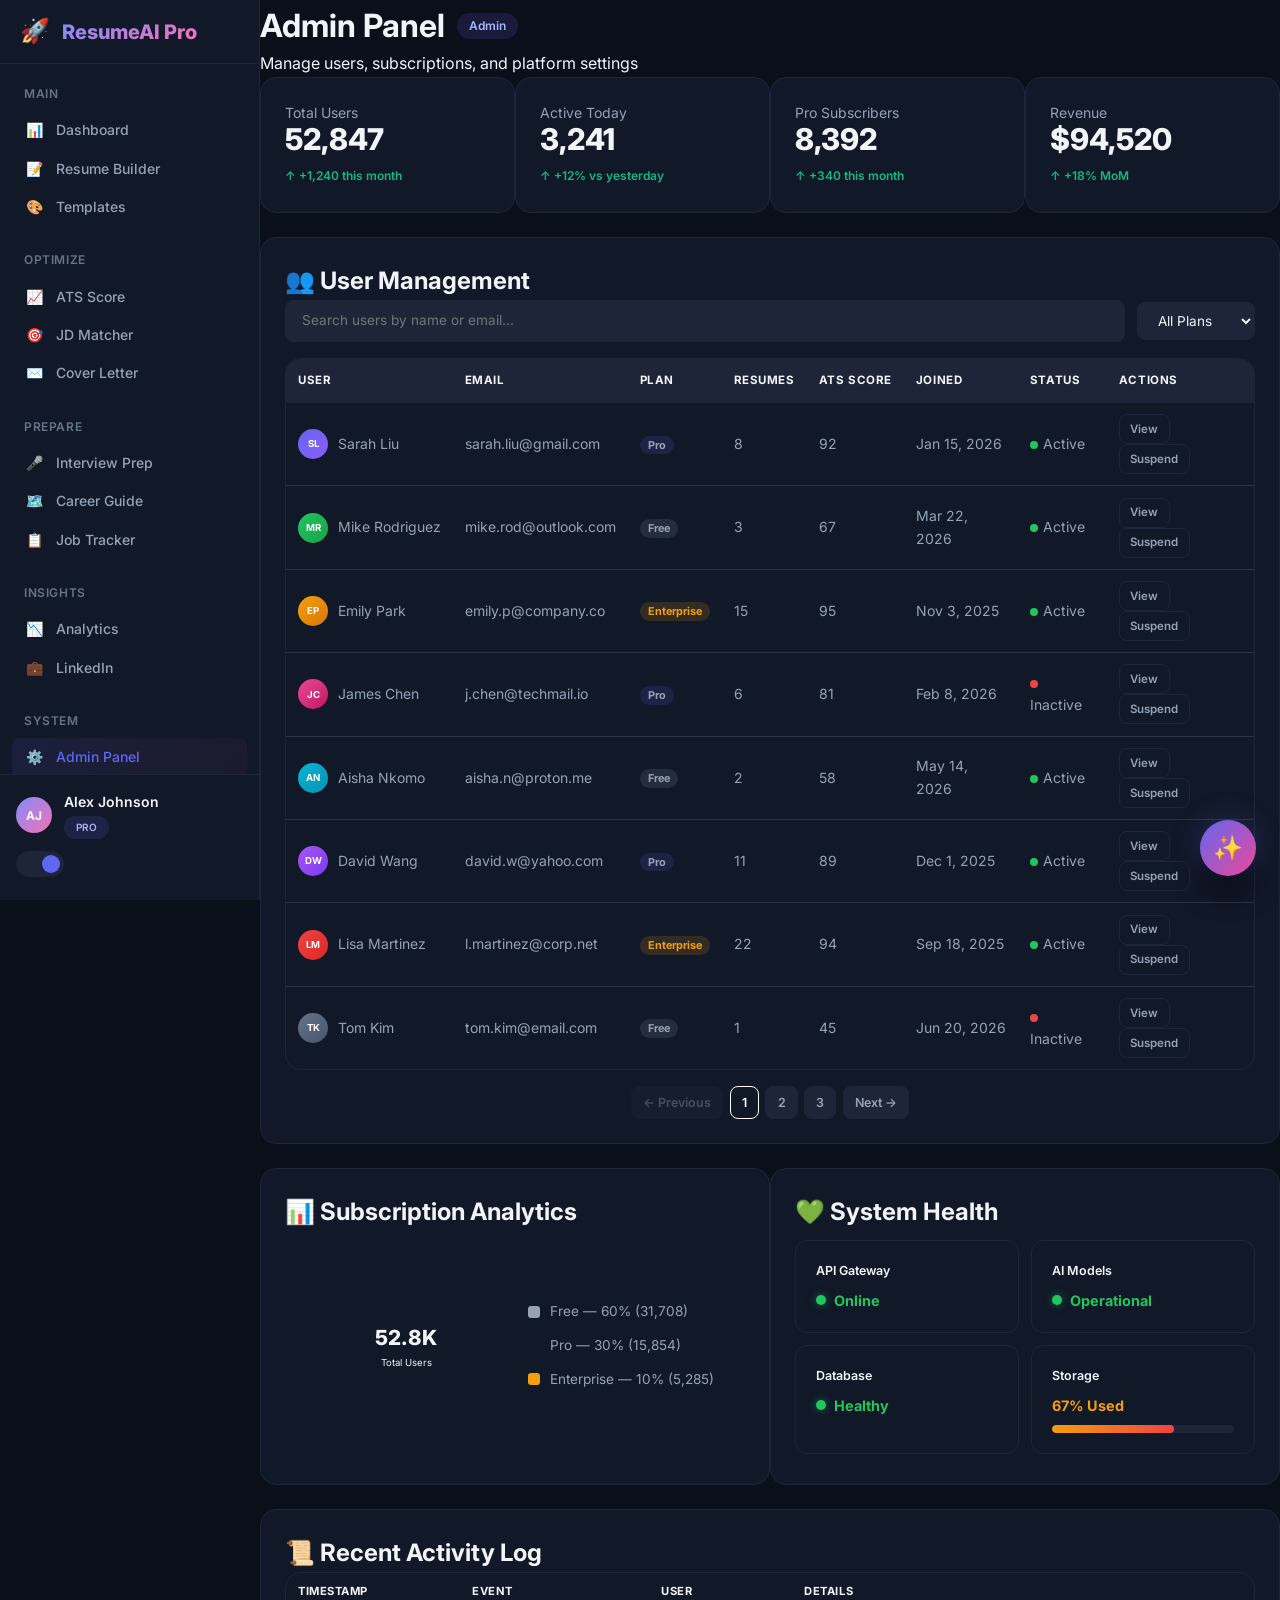
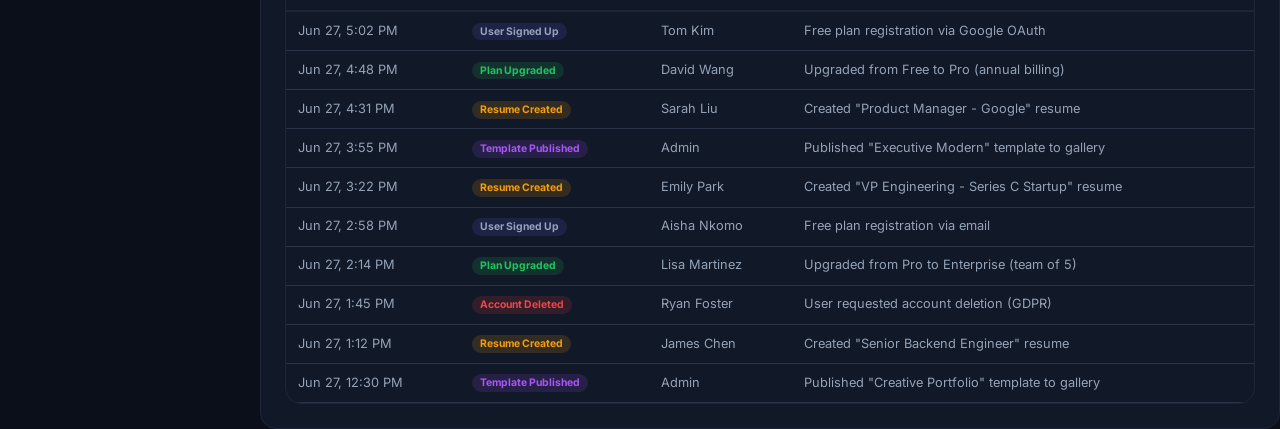
==== admin.html @ d710c5b4 "Initial commit - ResumeAI Pro" ====
<!DOCTYPE html>
<html lang="en" data-theme="dark">
<head>
  <meta charset="UTF-8">
  <meta name="viewport" content="width=device-width, initial-scale=1.0">
  <title>Admin Panel — ResumeAI Pro</title>
  <meta name="description" content="Manage users, monitor system health, and view platform analytics from the ResumeAI Pro admin panel.">
  <link rel="stylesheet" href="css/main.css">
  <style>
    /* ── Admin Badge ── */
    .admin-badge { display: inline-flex; align-items: center; gap: 0.3rem; margin-left: 0.75rem; vertical-align: middle; }

    /* ── Table Enhancements ── */
    .table-toolbar { display: flex; gap: 0.75rem; margin-bottom: 1rem; flex-wrap: wrap; align-items: center; }
    .table-search { flex: 1; min-width: 200px; padding: 0.55rem 1rem; border: 1px solid var(--border-primary); border-radius: var(--radius-md); background: var(--bg-tertiary); color: var(--text-primary); font-size: 0.85rem; outline: none; transition: border-color 0.2s; }
    .table-search:focus { border-color: var(--primary); }
    .table-filter { padding: 0.55rem 1rem; border: 1px solid var(--border-primary); border-radius: var(--radius-md); background: var(--bg-tertiary); color: var(--text-primary); font-size: 0.85rem; outline: none; cursor: pointer; }
    .table-wrapper { overflow-x: auto; }
    .table { width: 100%; border-collapse: collapse; font-size: 0.82rem; }
    .table th { text-align: left; padding: 0.75rem 0.75rem; color: var(--text-muted); font-weight: 700; font-size: 0.72rem; text-transform: uppercase; letter-spacing: 0.05em; border-bottom: 2px solid var(--border-primary); white-space: nowrap; }
    .table td { padding: 0.7rem 0.75rem; border-bottom: 1px solid var(--border-secondary); color: var(--text-secondary); vertical-align: middle; }
    .table tr:hover td { background: var(--bg-tertiary); }
    .table .user-cell { display: flex; align-items: center; gap: 0.6rem; white-space: nowrap; }
    .table .avatar-sm { width: 30px; height: 30px; border-radius: 50%; display: flex; align-items: center; justify-content: center; font-size: 0.6rem; font-weight: 700; color: #fff; flex-shrink: 0; }
    .status-dot { width: 8px; height: 8px; border-radius: 50%; display: inline-block; margin-right: 0.35rem; }
    .status-dot.active { background: #22c55e; }
    .status-dot.inactive { background: #ef4444; }
    .btn-ghost { background: none; border: 1px solid var(--border-primary); color: var(--text-secondary); padding: 0.3rem 0.65rem; border-radius: var(--radius-md); font-size: 0.72rem; cursor: pointer; transition: all 0.2s; font-weight: 600; }
    .btn-ghost:hover { border-color: var(--primary); color: var(--primary); }
    .btn-ghost.danger:hover { border-color: #ef4444; color: #ef4444; }
    .plan-badge { padding: 0.15rem 0.5rem; border-radius: var(--radius-full, 999px); font-size: 0.68rem; font-weight: 700; }
    .plan-badge.free { background: rgba(148,163,184,0.15); color: #94a3b8; }
    .plan-badge.pro { background: rgba(99,102,241,0.15); color: var(--primary); }
    .plan-badge.enterprise { background: rgba(245,158,11,0.15); color: #f59e0b; }

    /* ── Pagination ── */
    .pagination { display: flex; align-items: center; justify-content: center; gap: 0.4rem; margin-top: 1rem; }
    .page-btn { padding: 0.35rem 0.7rem; border: 1px solid var(--border-primary); border-radius: var(--radius-md); background: var(--bg-tertiary); color: var(--text-secondary); font-size: 0.78rem; cursor: pointer; transition: all 0.2s; font-weight: 600; }
    .page-btn:hover { border-color: var(--primary); color: var(--primary); }
    .page-btn.active { background: var(--primary); color: #fff; border-color: var(--primary); }
    .page-btn:disabled { opacity: 0.4; cursor: not-allowed; }

    /* ── Donut (Admin) ── */
    .admin-donut-wrapper { display: flex; align-items: center; gap: 2rem; flex-wrap: wrap; justify-content: center; padding: 1.5rem 0; }
    .admin-donut { width: 180px; height: 180px; border-radius: 50%; position: relative; }
    .admin-donut-hole { position: absolute; inset: 25%; border-radius: 50%; background: var(--bg-secondary); display: flex; flex-direction: column; align-items: center; justify-content: center; }
    .admin-donut-hole .value { font-size: 1.3rem; font-weight: 800; color: var(--text-primary); }
    .admin-donut-hole .label { font-size: 0.6rem; color: var(--text-muted); }
    .admin-legend { display: flex; flex-direction: column; gap: 0.75rem; }
    .admin-legend-item { display: flex; align-items: center; gap: 0.6rem; font-size: 0.85rem; color: var(--text-secondary); }
    .admin-legend-dot { width: 12px; height: 12px; border-radius: 3px; flex-shrink: 0; }

    /* ── System Health ── */
    .health-card { background: var(--bg-secondary); border: 1px solid var(--border-primary); border-radius: var(--radius-lg); padding: 1.25rem; }
    .health-title { font-size: 0.78rem; color: var(--text-muted); margin-bottom: 0.5rem; font-weight: 600; }
    .health-status { display: flex; align-items: center; gap: 0.5rem; font-size: 0.9rem; font-weight: 700; }
    .health-dot { width: 10px; height: 10px; border-radius: 50%; animation: pulse 2s infinite; }
    .health-dot.green { background: #22c55e; box-shadow: 0 0 8px rgba(34,197,94,0.5); }
    .health-dot.yellow { background: #f59e0b; box-shadow: 0 0 8px rgba(245,158,11,0.5); }
    @keyframes pulse { 0%,100%{opacity:1}50%{opacity:0.5} }
    .storage-bar { height: 8px; border-radius: 4px; background: var(--bg-tertiary); overflow: hidden; margin-top: 0.5rem; }
    .storage-fill { height: 100%; border-radius: 4px; background: linear-gradient(90deg, #f59e0b, #ef4444); transition: width 1s ease; }

    /* ── Activity Log ── */
    .activity-table { width: 100%; border-collapse: collapse; font-size: 0.8rem; }
    .activity-table th { text-align: left; padding: 0.6rem 0.75rem; color: var(--text-muted); font-weight: 700; font-size: 0.7rem; text-transform: uppercase; letter-spacing: 0.05em; border-bottom: 2px solid var(--border-primary); }
    .activity-table td { padding: 0.55rem 0.75rem; border-bottom: 1px solid var(--border-secondary); color: var(--text-secondary); }
    .activity-table tr:hover td { background: var(--bg-tertiary); }
    .event-badge { padding: 0.15rem 0.5rem; border-radius: var(--radius-full, 999px); font-size: 0.65rem; font-weight: 700; white-space: nowrap; }
    .event-badge.signup { background: rgba(99,102,241,0.15); color: var(--primary); }
    .event-badge.upgrade { background: rgba(34,197,94,0.15); color: #22c55e; }
    .event-badge.create { background: rgba(245,158,11,0.15); color: #f59e0b; }
    .event-badge.publish { background: rgba(168,85,247,0.15); color: #a855f7; }
    .event-badge.delete { background: rgba(239,68,68,0.15); color: #ef4444; }
  </style>
</head>
<body>

<!-- ───── Sidebar ───── -->
<aside class="sidebar" id="sidebar">
  <div class="sidebar-header"><span style="font-size:1.5rem">🚀</span><span class="sidebar-logo text-gradient">ResumeAI Pro</span></div>
  <nav class="sidebar-nav">
    <div class="sidebar-section"><div class="sidebar-section-title">Main</div>
      <a href="dashboard.html" class="nav-item"><span class="nav-icon">📊</span> Dashboard</a>
      <a href="builder.html" class="nav-item"><span class="nav-icon">📝</span> Resume Builder</a>
      <a href="templates.html" class="nav-item"><span class="nav-icon">🎨</span> Templates</a></div>
    <div class="sidebar-section"><div class="sidebar-section-title">Optimize</div>
      <a href="ats-scorer.html" class="nav-item"><span class="nav-icon">📈</span> ATS Score</a>
      <a href="jd-matcher.html" class="nav-item"><span class="nav-icon">🎯</span> JD Matcher</a>
      <a href="cover-letter.html" class="nav-item"><span class="nav-icon">✉️</span> Cover Letter</a></div>
    <div class="sidebar-section"><div class="sidebar-section-title">Prepare</div>
      <a href="interview.html" class="nav-item"><span class="nav-icon">🎤</span> Interview Prep</a>
      <a href="career.html" class="nav-item"><span class="nav-icon">🗺️</span> Career Guide</a>
      <a href="tracker.html" class="nav-item"><span class="nav-icon">📋</span> Job Tracker</a></div>
    <div class="sidebar-section"><div class="sidebar-section-title">Insights</div>
      <a href="analytics.html" class="nav-item"><span class="nav-icon">📉</span> Analytics</a>
      <a href="linkedin.html" class="nav-item"><span class="nav-icon">💼</span> LinkedIn</a></div>
    <div class="sidebar-section"><div class="sidebar-section-title">System</div>
      <a href="admin.html" class="nav-item active"><span class="nav-icon">⚙️</span> Admin Panel</a></div>
  </nav>
  <div class="sidebar-footer">
    <div class="flex items-center gap-3" style="margin-bottom:0.75rem"><div class="avatar" style="width:36px;height:36px;font-size:0.75rem">AJ</div><div><div class="font-semibold text-sm">Alex Johnson</div><span class="badge badge-primary" style="font-size:10px">PRO</span></div></div>
    <button class="theme-toggle w-full" onclick="toggleTheme()" style="cursor:pointer"></button>
  </div>
</aside>

<!-- ───── Main Content ───── -->
<main class="main-content">

  <!-- Header -->
  <div class="content-header">
    <div style="display:flex;align-items:center;">
      <h1 class="page-title">Admin Panel</h1>
      <span class="admin-badge"><span class="badge badge-primary">Admin</span></span>
    </div>
    <p class="page-subtitle">Manage users, subscriptions, and platform settings</p>
  </div>

  <!-- ── Stats Row ── -->
  <div class="grid grid-4" style="margin-bottom:1.5rem;">
    <div class="stat-card">
      <div class="stat-label">Total Users</div>
      <div class="stat-value">52,847</div>
      <div class="stat-change positive">↑ +1,240 this month</div>
    </div>
    <div class="stat-card">
      <div class="stat-label">Active Today</div>
      <div class="stat-value">3,241</div>
      <div class="stat-change positive">↑ +12% vs yesterday</div>
    </div>
    <div class="stat-card">
      <div class="stat-label">Pro Subscribers</div>
      <div class="stat-value">8,392</div>
      <div class="stat-change positive">↑ +340 this month</div>
    </div>
    <div class="stat-card">
      <div class="stat-label">Revenue</div>
      <div class="stat-value">$94,520</div>
      <div class="stat-change positive">↑ +18% MoM</div>
    </div>
  </div>

  <!-- ── User Management ── -->
  <div class="card" style="margin-bottom:1.5rem;">
    <div class="card-header"><h2 class="card-title">👥 User Management</h2></div>
    <div class="table-toolbar">
      <input type="text" class="table-search" id="userSearch" placeholder="Search users by name or email..." oninput="filterUsers()">
      <select class="table-filter" id="planFilter" onchange="filterUsers()">
        <option value="">All Plans</option>
        <option value="Free">Free</option>
        <option value="Pro">Pro</option>
        <option value="Enterprise">Enterprise</option>
      </select>
    </div>
    <div class="table-wrapper">
      <table class="table" id="usersTable">
        <thead>
          <tr>
            <th>User</th>
            <th>Email</th>
            <th>Plan</th>
            <th>Resumes</th>
            <th>ATS Score</th>
            <th>Joined</th>
            <th>Status</th>
            <th>Actions</th>
          </tr>
        </thead>
        <tbody id="usersBody">
          <tr data-plan="Pro">
            <td><div class="user-cell"><div class="avatar-sm" style="background:linear-gradient(135deg,#6366f1,#8b5cf6)">SL</div><span>Sarah Liu</span></div></td>
            <td>sarah.liu@gmail.com</td>
            <td><span class="plan-badge pro">Pro</span></td>
            <td>8</td><td>92</td>
            <td>Jan 15, 2026</td>
            <td><span class="status-dot active"></span>Active</td>
            <td><button class="btn-ghost btn-sm">View</button> <button class="btn-ghost btn-sm danger">Suspend</button></td>
          </tr>
          <tr data-plan="Free">
            <td><div class="user-cell"><div class="avatar-sm" style="background:linear-gradient(135deg,#22c55e,#16a34a)">MR</div><span>Mike Rodriguez</span></div></td>
            <td>mike.rod@outlook.com</td>
            <td><span class="plan-badge free">Free</span></td>
            <td>3</td><td>67</td>
            <td>Mar 22, 2026</td>
            <td><span class="status-dot active"></span>Active</td>
            <td><button class="btn-ghost btn-sm">View</button> <button class="btn-ghost btn-sm danger">Suspend</button></td>
          </tr>
          <tr data-plan="Enterprise">
            <td><div class="user-cell"><div class="avatar-sm" style="background:linear-gradient(135deg,#f59e0b,#d97706)">EP</div><span>Emily Park</span></div></td>
            <td>emily.p@company.co</td>
            <td><span class="plan-badge enterprise">Enterprise</span></td>
            <td>15</td><td>95</td>
            <td>Nov 3, 2025</td>
            <td><span class="status-dot active"></span>Active</td>
            <td><button class="btn-ghost btn-sm">View</button> <button class="btn-ghost btn-sm danger">Suspend</button></td>
          </tr>
          <tr data-plan="Pro">
            <td><div class="user-cell"><div class="avatar-sm" style="background:linear-gradient(135deg,#ec4899,#be185d)">JC</div><span>James Chen</span></div></td>
            <td>j.chen@techmail.io</td>
            <td><span class="plan-badge pro">Pro</span></td>
            <td>6</td><td>81</td>
            <td>Feb 8, 2026</td>
            <td><span class="status-dot inactive"></span>Inactive</td>
            <td><button class="btn-ghost btn-sm">View</button> <button class="btn-ghost btn-sm danger">Suspend</button></td>
          </tr>
          <tr data-plan="Free">
            <td><div class="user-cell"><div class="avatar-sm" style="background:linear-gradient(135deg,#06b6d4,#0891b2)">AN</div><span>Aisha Nkomo</span></div></td>
            <td>aisha.n@proton.me</td>
            <td><span class="plan-badge free">Free</span></td>
            <td>2</td><td>58</td>
            <td>May 14, 2026</td>
            <td><span class="status-dot active"></span>Active</td>
            <td><button class="btn-ghost btn-sm">View</button> <button class="btn-ghost btn-sm danger">Suspend</button></td>
          </tr>
          <tr data-plan="Pro">
            <td><div class="user-cell"><div class="avatar-sm" style="background:linear-gradient(135deg,#a855f7,#7c3aed)">DW</div><span>David Wang</span></div></td>
            <td>david.w@yahoo.com</td>
            <td><span class="plan-badge pro">Pro</span></td>
            <td>11</td><td>89</td>
            <td>Dec 1, 2025</td>
            <td><span class="status-dot active"></span>Active</td>
            <td><button class="btn-ghost btn-sm">View</button> <button class="btn-ghost btn-sm danger">Suspend</button></td>
          </tr>
          <tr data-plan="Enterprise">
            <td><div class="user-cell"><div class="avatar-sm" style="background:linear-gradient(135deg,#ef4444,#dc2626)">LM</div><span>Lisa Martinez</span></div></td>
            <td>l.martinez@corp.net</td>
            <td><span class="plan-badge enterprise">Enterprise</span></td>
            <td>22</td><td>94</td>
            <td>Sep 18, 2025</td>
            <td><span class="status-dot active"></span>Active</td>
            <td><button class="btn-ghost btn-sm">View</button> <button class="btn-ghost btn-sm danger">Suspend</button></td>
          </tr>
          <tr data-plan="Free">
            <td><div class="user-cell"><div class="avatar-sm" style="background:linear-gradient(135deg,#64748b,#475569)">TK</div><span>Tom Kim</span></div></td>
            <td>tom.kim@email.com</td>
            <td><span class="plan-badge free">Free</span></td>
            <td>1</td><td>45</td>
            <td>Jun 20, 2026</td>
            <td><span class="status-dot inactive"></span>Inactive</td>
            <td><button class="btn-ghost btn-sm">View</button> <button class="btn-ghost btn-sm danger">Suspend</button></td>
          </tr>
        </tbody>
      </table>
    </div>
    <div class="pagination" id="pagination">
      <button class="page-btn" disabled>← Previous</button>
      <button class="page-btn active" onclick="goToPage(1)">1</button>
      <button class="page-btn" onclick="goToPage(2)">2</button>
      <button class="page-btn" onclick="goToPage(3)">3</button>
      <button class="page-btn" onclick="goToPage(0)">Next →</button>
    </div>
  </div>

  <!-- ── Subscription Analytics & System Health ── -->
  <div class="grid grid-2" style="margin-bottom:1.5rem;">

    <!-- Subscription Donut -->
    <div class="card">
      <div class="card-header"><h2 class="card-title">📊 Subscription Analytics</h2></div>
      <div class="admin-donut-wrapper">
        <div class="admin-donut" style="background: conic-gradient(#94a3b8 0% 60%, var(--primary) 60% 90%, #f59e0b 90% 100%);">
          <div class="admin-donut-hole">
            <div class="value">52.8K</div>
            <div class="label">Total Users</div>
          </div>
        </div>
        <div class="admin-legend">
          <div class="admin-legend-item"><span class="admin-legend-dot" style="background:#94a3b8"></span> Free — 60% (31,708)</div>
          <div class="admin-legend-item"><span class="admin-legend-dot" style="background:var(--primary)"></span> Pro — 30% (15,854)</div>
          <div class="admin-legend-item"><span class="admin-legend-dot" style="background:#f59e0b"></span> Enterprise — 10% (5,285)</div>
        </div>
      </div>
    </div>

    <!-- System Health -->
    <div class="card">
      <div class="card-header"><h2 class="card-title">💚 System Health</h2></div>
      <div class="grid grid-2" style="gap:0.75rem;padding-top:0.5rem;">
        <div class="health-card">
          <div class="health-title">API Gateway</div>
          <div class="health-status"><span class="health-dot green"></span> <span style="color:#22c55e">Online</span></div>
        </div>
        <div class="health-card">
          <div class="health-title">AI Models</div>
          <div class="health-status"><span class="health-dot green"></span> <span style="color:#22c55e">Operational</span></div>
        </div>
        <div class="health-card">
          <div class="health-title">Database</div>
          <div class="health-status"><span class="health-dot green"></span> <span style="color:#22c55e">Healthy</span></div>
        </div>
        <div class="health-card">
          <div class="health-title">Storage</div>
          <div class="health-status" style="color:#f59e0b">67% Used</div>
          <div class="storage-bar"><div class="storage-fill" style="width:67%"></div></div>
        </div>
      </div>
    </div>
  </div>

  <!-- ── Recent Activity Log ── -->
  <div class="card">
    <div class="card-header"><h2 class="card-title">📜 Recent Activity Log</h2></div>
    <div class="table-wrapper">
      <table class="activity-table">
        <thead>
          <tr><th>Timestamp</th><th>Event</th><th>User</th><th>Details</th></tr>
        </thead>
        <tbody>
          <tr>
            <td>Jun 27, 5:02 PM</td>
            <td><span class="event-badge signup">User Signed Up</span></td>
            <td>Tom Kim</td>
            <td>Free plan registration via Google OAuth</td>
          </tr>
          <tr>
            <td>Jun 27, 4:48 PM</td>
            <td><span class="event-badge upgrade">Plan Upgraded</span></td>
            <td>David Wang</td>
            <td>Upgraded from Free to Pro (annual billing)</td>
          </tr>
          <tr>
            <td>Jun 27, 4:31 PM</td>
            <td><span class="event-badge create">Resume Created</span></td>
            <td>Sarah Liu</td>
            <td>Created "Product Manager - Google" resume</td>
          </tr>
          <tr>
            <td>Jun 27, 3:55 PM</td>
            <td><span class="event-badge publish">Template Published</span></td>
            <td>Admin</td>
            <td>Published "Executive Modern" template to gallery</td>
          </tr>
          <tr>
            <td>Jun 27, 3:22 PM</td>
            <td><span class="event-badge create">Resume Created</span></td>
            <td>Emily Park</td>
            <td>Created "VP Engineering - Series C Startup" resume</td>
          </tr>
          <tr>
            <td>Jun 27, 2:58 PM</td>
            <td><span class="event-badge signup">User Signed Up</span></td>
            <td>Aisha Nkomo</td>
            <td>Free plan registration via email</td>
          </tr>
          <tr>
            <td>Jun 27, 2:14 PM</td>
            <td><span class="event-badge upgrade">Plan Upgraded</span></td>
            <td>Lisa Martinez</td>
            <td>Upgraded from Pro to Enterprise (team of 5)</td>
          </tr>
          <tr>
            <td>Jun 27, 1:45 PM</td>
            <td><span class="event-badge delete">Account Deleted</span></td>
            <td>Ryan Foster</td>
            <td>User requested account deletion (GDPR)</td>
          </tr>
          <tr>
            <td>Jun 27, 1:12 PM</td>
            <td><span class="event-badge create">Resume Created</span></td>
            <td>James Chen</td>
            <td>Created "Senior Backend Engineer" resume</td>
          </tr>
          <tr>
            <td>Jun 27, 12:30 PM</td>
            <td><span class="event-badge publish">Template Published</span></td>
            <td>Admin</td>
            <td>Published "Creative Portfolio" template to gallery</td>
          </tr>
        </tbody>
      </table>
    </div>
  </div>

</main>

<!-- ───── Copilot Widget ───── -->
<div class="copilot-widget"><button class="copilot-btn" onclick="document.getElementById('copilotPanel').classList.toggle('open')">✨</button><div class="copilot-panel" id="copilotPanel"><div class="copilot-header"><span style="font-size:1.2rem">🤖</span><div style="flex:1"><div class="font-semibold" style="font-size:0.9rem">AI Copilot</div><div style="font-size:0.65rem;opacity:0.8">● Online</div></div><button onclick="document.getElementById('copilotPanel').classList.remove('open')" style="background:none;border:none;color:white;cursor:pointer">✕</button></div><div class="copilot-messages" id="copilotMessages"><div class="copilot-msg ai">Hi! 👋 How can I help?</div></div><div class="copilot-input-area"><input class="copilot-input" id="copilotInput" placeholder="Ask anything..." onkeydown="if(event.key==='Enter')sendMsg()"><button class="copilot-send" onclick="sendMsg()">→</button></div></div></div>

<!-- ───── Scripts ───── -->
<script>
function toggleTheme(){const h=document.documentElement,n=h.getAttribute('data-theme')==='dark'?'light':'dark';h.setAttribute('data-theme',n);localStorage.setItem('theme',n);}(function(){document.documentElement.setAttribute('data-theme',localStorage.getItem('theme')||'dark')})();
const aiR=['Great insight!','I can help with that.','Here are my recommendations.','Let me look into that for you.'];let aI=0;
function sendMsg(){const i=document.getElementById('copilotInput'),m=i.value.trim();if(!m)return;const c=document.getElementById('copilotMessages');c.innerHTML+='<div class="copilot-msg user">'+m+'</div>';i.value='';c.scrollTop=c.scrollHeight;setTimeout(()=>{c.innerHTML+='<div class="copilot-msg ai">'+aiR[aI++%aiR.length]+'</div>';c.scrollTop=c.scrollHeight},1000)}

/* ── User search & filter ── */
function filterUsers() {
  const query = document.getElementById('userSearch').value.toLowerCase();
  const plan = document.getElementById('planFilter').value;
  const rows = document.querySelectorAll('#usersBody tr');

  rows.forEach(row => {
    const name = row.querySelector('.user-cell span')?.textContent.toLowerCase() || '';
    const email = row.children[1]?.textContent.toLowerCase() || '';
    const rowPlan = row.getAttribute('data-plan') || '';

    const matchesSearch = !query || name.includes(query) || email.includes(query);
    const matchesPlan = !plan || rowPlan === plan;

    row.style.display = (matchesSearch && matchesPlan) ? '' : 'none';
  });
}

/* ── Pagination simulation ── */
function goToPage(num) {
  if (num === 0) return; // "Next" placeholder
  document.querySelectorAll('.page-btn').forEach(btn => btn.classList.remove('active'));
  const btns = document.querySelectorAll('.page-btn');
  if (num >= 1 && num <= 3) btns[num].classList.add('active');
  // Enable/disable prev/next
  btns[0].disabled = (num === 1);
  btns[btns.length - 1].disabled = (num === 3);
}
</script>
</body>
</html>
---- css/main.css ----
/* ============================================
   ResumeAI Pro – Design System
   Premium SaaS Design Token System
   ============================================ */

@import url('https://fonts.googleapis.com/css2?family=Inter:wght@300;400;500;600;700;800;900&family=JetBrains+Mono:wght@400;500;600&display=swap');

/* ── CSS Reset ── */
*, *::before, *::after { box-sizing: border-box; margin: 0; padding: 0; }
html { scroll-behavior: smooth; -webkit-text-size-adjust: 100%; }
body { min-height: 100vh; text-rendering: optimizeLegibility; -webkit-font-smoothing: antialiased; -moz-osx-font-smoothing: grayscale; }
img, picture, video, canvas, svg { display: block; max-width: 100%; }
input, button, textarea, select { font: inherit; }
p, h1, h2, h3, h4, h5, h6 { overflow-wrap: break-word; }

/* ── Design Tokens ── */
:root {
  /* Brand Colors */
  --primary-50: #eef2ff;
  --primary-100: #e0e7ff;
  --primary-200: #c7d2fe;
  --primary-300: #a5b4fc;
  --primary-400: #818cf8;
  --primary-500: #6366f1;
  --primary-600: #4f46e5;
  --primary-700: #4338ca;
  --primary-800: #3730a3;
  --primary-900: #312e81;

  /* Accent */
  --accent-50: #fdf2f8;
  --accent-100: #fce7f3;
  --accent-200: #fbcfe8;
  --accent-300: #f9a8d4;
  --accent-400: #f472b6;
  --accent-500: #ec4899;
  --accent-600: #db2777;

  /* Success */
  --success-50: #ecfdf5;
  --success-100: #d1fae5;
  --success-400: #34d399;
  --success-500: #10b981;
  --success-600: #059669;

  /* Warning */
  --warning-50: #fffbeb;
  --warning-100: #fef3c7;
  --warning-400: #fbbf24;
  --warning-500: #f59e0b;
  --warning-600: #d97706;

  /* Error */
  --error-50: #fef2f2;
  --error-100: #fee2e2;
  --error-400: #f87171;
  --error-500: #ef4444;
  --error-600: #dc2626;

  /* Typography */
  --font-sans: 'Inter', -apple-system, BlinkMacSystemFont, 'Segoe UI', sans-serif;
  --font-mono: 'JetBrains Mono', 'Fira Code', monospace;

  --text-xs: 0.75rem;
  --text-sm: 0.875rem;
  --text-base: 1rem;
  --text-lg: 1.125rem;
  --text-xl: 1.25rem;
  --text-2xl: 1.5rem;
  --text-3xl: 1.875rem;
  --text-4xl: 2.25rem;
  --text-5xl: 3rem;
  --text-6xl: 3.75rem;

  /* Spacing */
  --space-1: 0.25rem;
  --space-2: 0.5rem;
  --space-3: 0.75rem;
  --space-4: 1rem;
  --space-5: 1.25rem;
  --space-6: 1.5rem;
  --space-8: 2rem;
  --space-10: 2.5rem;
  --space-12: 3rem;
  --space-16: 4rem;
  --space-20: 5rem;
  --space-24: 6rem;

  /* Radius */
  --radius-sm: 0.375rem;
  --radius-md: 0.5rem;
  --radius-lg: 0.75rem;
  --radius-xl: 1rem;
  --radius-2xl: 1.5rem;
  --radius-full: 9999px;

  /* Shadows */
  --shadow-xs: 0 1px 2px rgba(0,0,0,0.05);
  --shadow-sm: 0 1px 3px rgba(0,0,0,0.1), 0 1px 2px rgba(0,0,0,0.06);
  --shadow-md: 0 4px 6px -1px rgba(0,0,0,0.1), 0 2px 4px -1px rgba(0,0,0,0.06);
  --shadow-lg: 0 10px 15px -3px rgba(0,0,0,0.1), 0 4px 6px -2px rgba(0,0,0,0.05);
  --shadow-xl: 0 20px 25px -5px rgba(0,0,0,0.1), 0 10px 10px -5px rgba(0,0,0,0.04);
  --shadow-2xl: 0 25px 50px -12px rgba(0,0,0,0.25);
  --shadow-glow: 0 0 40px rgba(99, 102, 241, 0.15);
  --shadow-glow-lg: 0 0 80px rgba(99, 102, 241, 0.2);

  /* Transitions */
  --transition-fast: 150ms cubic-bezier(0.4, 0, 0.2, 1);
  --transition-base: 250ms cubic-bezier(0.4, 0, 0.2, 1);
  --transition-slow: 350ms cubic-bezier(0.4, 0, 0.2, 1);
  --transition-spring: 500ms cubic-bezier(0.34, 1.56, 0.64, 1);

  /* Z-index */
  --z-dropdown: 1000;
  --z-sticky: 1020;
  --z-modal-backdrop: 1040;
  --z-modal: 1050;
  --z-popover: 1060;
  --z-tooltip: 1070;
  --z-toast: 1080;

  /* Layout */
  --sidebar-width: 260px;
  --header-height: 64px;
  --max-width: 1280px;
}

/* ── Light Theme ── */
[data-theme="light"], :root {
  --bg-primary: #ffffff;
  --bg-secondary: #f8fafc;
  --bg-tertiary: #f1f5f9;
  --bg-elevated: #ffffff;
  --bg-hover: #f1f5f9;
  --bg-active: #e2e8f0;
  --bg-overlay: rgba(15, 23, 42, 0.6);

  --text-primary: #0f172a;
  --text-secondary: #475569;
  --text-tertiary: #94a3b8;
  --text-inverse: #ffffff;
  --text-link: var(--primary-600);

  --border-primary: #e2e8f0;
  --border-secondary: #f1f5f9;
  --border-focus: var(--primary-500);

  --surface-card: #ffffff;
  --surface-card-hover: #f8fafc;
  --surface-glass: rgba(255, 255, 255, 0.8);
  --surface-input: #ffffff;
}

/* ── Dark Theme ── */
[data-theme="dark"] {
  --bg-primary: #0b0f1a;
  --bg-secondary: #111827;
  --bg-tertiary: #1e2538;
  --bg-elevated: #1a2035;
  --bg-hover: #1e2538;
  --bg-active: #2a3348;
  --bg-overlay: rgba(0, 0, 0, 0.7);

  --text-primary: #f1f5f9;
  --text-secondary: #94a3b8;
  --text-tertiary: #64748b;
  --text-inverse: #0f172a;
  --text-link: var(--primary-400);

  --border-primary: #1e2538;
  --border-secondary: #2a3348;
  --border-focus: var(--primary-400);

  --surface-card: #111827;
  --surface-card-hover: #1a2035;
  --surface-glass: rgba(17, 24, 39, 0.85);
  --surface-input: #1a2035;

  --shadow-xs: 0 1px 2px rgba(0,0,0,0.3);
  --shadow-sm: 0 1px 3px rgba(0,0,0,0.4);
  --shadow-md: 0 4px 6px rgba(0,0,0,0.4);
  --shadow-lg: 0 10px 15px rgba(0,0,0,0.4);
  --shadow-xl: 0 20px 25px rgba(0,0,0,0.5);
  --shadow-2xl: 0 25px 50px rgba(0,0,0,0.6);
}

/* ── Base ── */
body {
  font-family: var(--font-sans);
  font-size: var(--text-base);
  line-height: 1.6;
  color: var(--text-primary);
  background: var(--bg-primary);
  transition: background var(--transition-base), color var(--transition-base);
}

a { color: var(--text-link); text-decoration: none; transition: color var(--transition-fast); }
a:hover { color: var(--primary-500); }

/* ── Typography ── */
.text-xs { font-size: var(--text-xs); }
.text-sm { font-size: var(--text-sm); }
.text-base { font-size: var(--text-base); }
.text-lg { font-size: var(--text-lg); }
.text-xl { font-size: var(--text-xl); }
.text-2xl { font-size: var(--text-2xl); }
.text-3xl { font-size: var(--text-3xl); }
.text-4xl { font-size: var(--text-4xl); }
.text-5xl { font-size: var(--text-5xl); line-height: 1.1; }
.text-6xl { font-size: var(--text-6xl); line-height: 1; }

.font-light { font-weight: 300; }
.font-normal { font-weight: 400; }
.font-medium { font-weight: 500; }
.font-semibold { font-weight: 600; }
.font-bold { font-weight: 700; }
.font-extrabold { font-weight: 800; }
.font-black { font-weight: 900; }

.text-primary { color: var(--text-primary); }
.text-secondary { color: var(--text-secondary); }
.text-tertiary { color: var(--text-tertiary); }

.text-gradient {
  background: linear-gradient(135deg, var(--primary-400), var(--accent-400));
  -webkit-background-clip: text;
  -webkit-text-fill-color: transparent;
  background-clip: text;
}

.text-gradient-hero {
  background: linear-gradient(135deg, var(--primary-300), var(--primary-500), var(--accent-400), var(--accent-500));
  background-size: 300% 300%;
  -webkit-background-clip: text;
  -webkit-text-fill-color: transparent;
  background-clip: text;
  animation: gradientShift 6s ease-in-out infinite;
}

/* ── Layout ── */
.container { width: 100%; max-width: var(--max-width); margin: 0 auto; padding: 0 var(--space-6); }
.container-sm { max-width: 640px; }
.container-md { max-width: 896px; }
.container-lg { max-width: 1024px; }
.container-xl { max-width: 1280px; }

.flex { display: flex; }
.flex-col { flex-direction: column; }
.flex-wrap { flex-wrap: wrap; }
.items-center { align-items: center; }
.items-start { align-items: flex-start; }
.items-end { align-items: flex-end; }
.justify-center { justify-content: center; }
.justify-between { justify-content: space-between; }
.justify-end { justify-content: flex-end; }
.gap-1 { gap: var(--space-1); }
.gap-2 { gap: var(--space-2); }
.gap-3 { gap: var(--space-3); }
.gap-4 { gap: var(--space-4); }
.gap-6 { gap: var(--space-6); }
.gap-8 { gap: var(--space-8); }
.flex-1 { flex: 1; }
.flex-shrink-0 { flex-shrink: 0; }

.grid { display: grid; }
.grid-2 { grid-template-columns: repeat(2, 1fr); }
.grid-3 { grid-template-columns: repeat(3, 1fr); }
.grid-4 { grid-template-columns: repeat(4, 1fr); }
.grid-auto { grid-template-columns: repeat(auto-fill, minmax(280px, 1fr)); }

.hidden { display: none; }
.block { display: block; }
.inline-flex { display: inline-flex; }
.relative { position: relative; }
.absolute { position: absolute; }
.sticky { position: sticky; }
.overflow-hidden { overflow: hidden; }
.overflow-auto { overflow: auto; }
.w-full { width: 100%; }
.h-full { height: 100%; }
.min-h-screen { min-height: 100vh; }

/* ── Spacing ── */
.m-0 { margin: 0; }
.mt-1 { margin-top: var(--space-1); }
.mt-2 { margin-top: var(--space-2); }
.mt-3 { margin-top: var(--space-3); }
.mt-4 { margin-top: var(--space-4); }
.mt-6 { margin-top: var(--space-6); }
.mt-8 { margin-top: var(--space-8); }
.mt-12 { margin-top: var(--space-12); }
.mt-16 { margin-top: var(--space-16); }
.mb-1 { margin-bottom: var(--space-1); }
.mb-2 { margin-bottom: var(--space-2); }
.mb-3 { margin-bottom: var(--space-3); }
.mb-4 { margin-bottom: var(--space-4); }
.mb-6 { margin-bottom: var(--space-6); }
.mb-8 { margin-bottom: var(--space-8); }
.p-2 { padding: var(--space-2); }
.p-3 { padding: var(--space-3); }
.p-4 { padding: var(--space-4); }
.p-6 { padding: var(--space-6); }
.p-8 { padding: var(--space-8); }
.px-2 { padding-left: var(--space-2); padding-right: var(--space-2); }
.px-3 { padding-left: var(--space-3); padding-right: var(--space-3); }
.px-4 { padding-left: var(--space-4); padding-right: var(--space-4); }
.px-6 { padding-left: var(--space-6); padding-right: var(--space-6); }
.px-8 { padding-left: var(--space-8); padding-right: var(--space-8); }
.py-1 { padding-top: var(--space-1); padding-bottom: var(--space-1); }
.py-2 { padding-top: var(--space-2); padding-bottom: var(--space-2); }
.py-3 { padding-top: var(--space-3); padding-bottom: var(--space-3); }
.py-4 { padding-top: var(--space-4); padding-bottom: var(--space-4); }
.py-6 { padding-top: var(--space-6); padding-bottom: var(--space-6); }
.py-8 { padding-top: var(--space-8); padding-bottom: var(--space-8); }
.py-12 { padding-top: var(--space-12); padding-bottom: var(--space-12); }
.py-16 { padding-top: var(--space-16); padding-bottom: var(--space-16); }
.py-20 { padding-top: var(--space-20); padding-bottom: var(--space-20); }
.py-24 { padding-top: var(--space-24); padding-bottom: var(--space-24); }

/* ── Buttons ── */
.btn {
  display: inline-flex;
  align-items: center;
  justify-content: center;
  gap: var(--space-2);
  padding: var(--space-3) var(--space-6);
  font-size: var(--text-sm);
  font-weight: 600;
  line-height: 1;
  border-radius: var(--radius-lg);
  border: 1px solid transparent;
  cursor: pointer;
  transition: all var(--transition-base);
  white-space: nowrap;
  text-decoration: none;
  position: relative;
  overflow: hidden;
}
.btn:active { transform: scale(0.97); }
.btn:disabled { opacity: 0.5; cursor: not-allowed; transform: none; }

.btn-primary {
  background: linear-gradient(135deg, var(--primary-500), var(--primary-600));
  color: white;
  box-shadow: 0 2px 10px rgba(99, 102, 241, 0.3);
}
.btn-primary:hover {
  background: linear-gradient(135deg, var(--primary-400), var(--primary-500));
  box-shadow: 0 4px 20px rgba(99, 102, 241, 0.4);
  transform: translateY(-1px);
}

.btn-secondary {
  background: var(--bg-tertiary);
  color: var(--text-primary);
  border-color: var(--border-primary);
}
.btn-secondary:hover {
  background: var(--bg-hover);
  border-color: var(--primary-300);
}

.btn-ghost {
  background: transparent;
  color: var(--text-secondary);
}
.btn-ghost:hover { background: var(--bg-hover); color: var(--text-primary); }

.btn-accent {
  background: linear-gradient(135deg, var(--accent-500), var(--accent-600));
  color: white;
  box-shadow: 0 2px 10px rgba(236, 72, 153, 0.3);
}
.btn-accent:hover {
  box-shadow: 0 4px 20px rgba(236, 72, 153, 0.4);
  transform: translateY(-1px);
}

.btn-success {
  background: linear-gradient(135deg, var(--success-500), var(--success-600));
  color: white;
}

.btn-outline {
  background: transparent;
  color: var(--primary-500);
  border-color: var(--primary-500);
}
.btn-outline:hover {
  background: var(--primary-500);
  color: white;
}

.btn-lg { padding: var(--space-4) var(--space-8); font-size: var(--text-base); border-radius: var(--radius-xl); }
.btn-sm { padding: var(--space-2) var(--space-4); font-size: var(--text-xs); }
.btn-icon { padding: var(--space-2); width: 36px; height: 36px; }
.btn-icon-lg { padding: var(--space-3); width: 44px; height: 44px; }

/* ── Cards ── */
.card {
  background: var(--surface-card);
  border: 1px solid var(--border-primary);
  border-radius: var(--radius-xl);
  padding: var(--space-6);
  transition: all var(--transition-base);
}
.card:hover {
  border-color: var(--primary-200);
  box-shadow: var(--shadow-lg);
}
.card-glass {
  background: var(--surface-glass);
  backdrop-filter: blur(20px);
  -webkit-backdrop-filter: blur(20px);
  border: 1px solid var(--border-primary);
  border-radius: var(--radius-xl);
}
.card-gradient {
  background: linear-gradient(135deg, var(--primary-500), var(--accent-500));
  border: none;
  color: white;
  border-radius: var(--radius-xl);
  padding: var(--space-6);
}

/* ── Inputs ── */
.input-group { display: flex; flex-direction: column; gap: var(--space-2); }
.input-label {
  font-size: var(--text-sm);
  font-weight: 500;
  color: var(--text-secondary);
}
.input {
  padding: var(--space-3) var(--space-4);
  background: var(--surface-input);
  border: 1px solid var(--border-primary);
  border-radius: var(--radius-md);
  color: var(--text-primary);
  font-size: var(--text-sm);
  transition: all var(--transition-fast);
  outline: none;
  width: 100%;
}
.input:focus {
  border-color: var(--border-focus);
  box-shadow: 0 0 0 3px rgba(99, 102, 241, 0.1);
}
.input::placeholder { color: var(--text-tertiary); }

.textarea {
  padding: var(--space-3) var(--space-4);
  background: var(--surface-input);
  border: 1px solid var(--border-primary);
  border-radius: var(--radius-md);
  color: var(--text-primary);
  font-size: var(--text-sm);
  transition: all var(--transition-fast);
  outline: none;
  width: 100%;
  min-height: 120px;
  resize: vertical;
  font-family: var(--font-sans);
}
.textarea:focus {
  border-color: var(--border-focus);
  box-shadow: 0 0 0 3px rgba(99, 102, 241, 0.1);
}

.select {
  padding: var(--space-3) var(--space-4);
  background: var(--surface-input);
  border: 1px solid var(--border-primary);
  border-radius: var(--radius-md);
  color: var(--text-primary);
  font-size: var(--text-sm);
  outline: none;
  cursor: pointer;
  appearance: none;
  background-image: url("data:image/svg+xml,%3Csvg xmlns='http://www.w3.org/2000/svg' width='12' height='12' viewBox='0 0 12 12'%3E%3Cpath fill='%2394a3b8' d='M2 4l4 4 4-4'/%3E%3C/svg%3E");
  background-repeat: no-repeat;
  background-position: right 12px center;
  padding-right: 36px;
}

/* ── Badges ── */
.badge {
  display: inline-flex;
  align-items: center;
  gap: var(--space-1);
  padding: var(--space-1) var(--space-3);
  font-size: var(--text-xs);
  font-weight: 600;
  border-radius: var(--radius-full);
  line-height: 1.5;
}
.badge-primary { background: var(--primary-100); color: var(--primary-700); }
.badge-success { background: var(--success-100); color: var(--success-600); }
.badge-warning { background: var(--warning-100); color: var(--warning-600); }
.badge-error { background: var(--error-100); color: var(--error-600); }
.badge-accent { background: var(--accent-100); color: var(--accent-600); }

[data-theme="dark"] .badge-primary { background: rgba(99,102,241,0.15); color: var(--primary-300); }
[data-theme="dark"] .badge-success { background: rgba(16,185,129,0.15); color: var(--success-400); }
[data-theme="dark"] .badge-warning { background: rgba(245,158,11,0.15); color: var(--warning-400); }
[data-theme="dark"] .badge-error { background: rgba(239,68,68,0.15); color: var(--error-400); }
[data-theme="dark"] .badge-accent { background: rgba(236,72,153,0.15); color: var(--accent-300); }

/* ── Progress ── */
.progress-bar {
  width: 100%;
  height: 8px;
  background: var(--bg-tertiary);
  border-radius: var(--radius-full);
  overflow: hidden;
}
.progress-fill {
  height: 100%;
  border-radius: var(--radius-full);
  background: linear-gradient(90deg, var(--primary-500), var(--accent-500));
  transition: width var(--transition-slow);
}

/* ── Score Circle ── */
.score-circle {
  position: relative;
  width: 160px;
  height: 160px;
}
.score-circle svg {
  transform: rotate(-90deg);
  width: 100%;
  height: 100%;
}
.score-circle .bg-ring {
  fill: none;
  stroke: var(--bg-tertiary);
  stroke-width: 8;
}
.score-circle .fg-ring {
  fill: none;
  stroke-width: 8;
  stroke-linecap: round;
  transition: stroke-dashoffset 1s ease-out;
}
.score-circle .score-text {
  position: absolute;
  inset: 0;
  display: flex;
  flex-direction: column;
  align-items: center;
  justify-content: center;
}
.score-circle .score-value {
  font-size: var(--text-4xl);
  font-weight: 800;
  line-height: 1;
}
.score-circle .score-label {
  font-size: var(--text-xs);
  color: var(--text-tertiary);
  font-weight: 500;
  margin-top: var(--space-1);
}

/* ── Tabs ── */
.tabs {
  display: flex;
  gap: var(--space-1);
  background: var(--bg-tertiary);
  padding: var(--space-1);
  border-radius: var(--radius-lg);
}
.tab {
  padding: var(--space-2) var(--space-4);
  font-size: var(--text-sm);
  font-weight: 500;
  color: var(--text-secondary);
  border-radius: var(--radius-md);
  cursor: pointer;
  transition: all var(--transition-fast);
  border: none;
  background: transparent;
}
.tab:hover { color: var(--text-primary); }
.tab.active {
  background: var(--bg-primary);
  color: var(--text-primary);
  box-shadow: var(--shadow-sm);
}

/* ── Modal ── */
.modal-overlay {
  position: fixed;
  inset: 0;
  background: var(--bg-overlay);
  display: flex;
  align-items: center;
  justify-content: center;
  z-index: var(--z-modal-backdrop);
  opacity: 0;
  visibility: hidden;
  transition: all var(--transition-base);
  padding: var(--space-4);
}
.modal-overlay.active { opacity: 1; visibility: visible; }
.modal {
  background: var(--bg-elevated);
  border-radius: var(--radius-2xl);
  border: 1px solid var(--border-primary);
  box-shadow: var(--shadow-2xl);
  max-width: 560px;
  width: 100%;
  max-height: 90vh;
  overflow: auto;
  transform: scale(0.95) translateY(20px);
  transition: transform var(--transition-spring);
}
.modal-overlay.active .modal { transform: scale(1) translateY(0); }
.modal-header {
  display: flex;
  align-items: center;
  justify-content: space-between;
  padding: var(--space-6);
  border-bottom: 1px solid var(--border-primary);
}
.modal-body { padding: var(--space-6); }
.modal-footer {
  display: flex;
  justify-content: flex-end;
  gap: var(--space-3);
  padding: var(--space-6);
  border-top: 1px solid var(--border-primary);
}

/* ── Toast ── */
.toast-container {
  position: fixed;
  top: var(--space-4);
  right: var(--space-4);
  z-index: var(--z-toast);
  display: flex;
  flex-direction: column;
  gap: var(--space-3);
}
.toast {
  display: flex;
  align-items: center;
  gap: var(--space-3);
  padding: var(--space-4) var(--space-6);
  background: var(--bg-elevated);
  border: 1px solid var(--border-primary);
  border-radius: var(--radius-lg);
  box-shadow: var(--shadow-xl);
  min-width: 300px;
  animation: slideInRight var(--transition-spring) forwards;
}
.toast-success { border-left: 4px solid var(--success-500); }
.toast-error { border-left: 4px solid var(--error-500); }
.toast-warning { border-left: 4px solid var(--warning-500); }
.toast-info { border-left: 4px solid var(--primary-500); }

/* ── Tooltip ── */
.tooltip {
  position: relative;
}
.tooltip::after {
  content: attr(data-tooltip);
  position: absolute;
  bottom: calc(100% + 8px);
  left: 50%;
  transform: translateX(-50%) scale(0.9);
  background: var(--text-primary);
  color: var(--text-inverse);
  padding: var(--space-2) var(--space-3);
  border-radius: var(--radius-md);
  font-size: var(--text-xs);
  white-space: nowrap;
  opacity: 0;
  visibility: hidden;
  transition: all var(--transition-fast);
  pointer-events: none;
  z-index: var(--z-tooltip);
}
.tooltip:hover::after { opacity: 1; visibility: visible; transform: translateX(-50%) scale(1); }

/* ── Dropdown ── */
.dropdown {
  position: relative;
}
.dropdown-menu {
  position: absolute;
  top: calc(100% + var(--space-2));
  right: 0;
  background: var(--bg-elevated);
  border: 1px solid var(--border-primary);
  border-radius: var(--radius-lg);
  box-shadow: var(--shadow-xl);
  min-width: 200px;
  padding: var(--space-2);
  opacity: 0;
  visibility: hidden;
  transform: translateY(-8px);
  transition: all var(--transition-fast);
  z-index: var(--z-dropdown);
}
.dropdown.active .dropdown-menu { opacity: 1; visibility: visible; transform: translateY(0); }
.dropdown-item {
  display: flex;
  align-items: center;
  gap: var(--space-3);
  padding: var(--space-2) var(--space-3);
  font-size: var(--text-sm);
  color: var(--text-secondary);
  border-radius: var(--radius-md);
  cursor: pointer;
  transition: all var(--transition-fast);
  border: none;
  background: transparent;
  width: 100%;
  text-align: left;
}
.dropdown-item:hover { background: var(--bg-hover); color: var(--text-primary); }
.dropdown-divider { height: 1px; background: var(--border-primary); margin: var(--space-2) 0; }

/* ── Sidebar ── */
.sidebar {
  position: fixed;
  left: 0;
  top: 0;
  bottom: 0;
  width: var(--sidebar-width);
  background: var(--bg-secondary);
  border-right: 1px solid var(--border-primary);
  display: flex;
  flex-direction: column;
  z-index: var(--z-sticky);
  transition: transform var(--transition-base);
}
.sidebar-header {
  display: flex;
  align-items: center;
  gap: var(--space-3);
  padding: var(--space-4) var(--space-5);
  border-bottom: 1px solid var(--border-primary);
  height: var(--header-height);
}
.sidebar-logo {
  font-size: var(--text-xl);
  font-weight: 800;
}
.sidebar-nav {
  flex: 1;
  overflow-y: auto;
  padding: var(--space-3);
}
.sidebar-section {
  margin-bottom: var(--space-4);
}
.sidebar-section-title {
  font-size: var(--text-xs);
  font-weight: 600;
  text-transform: uppercase;
  letter-spacing: 0.05em;
  color: var(--text-tertiary);
  padding: var(--space-2) var(--space-3);
}
.nav-item {
  display: flex;
  align-items: center;
  gap: var(--space-3);
  padding: var(--space-2) var(--space-3);
  font-size: var(--text-sm);
  font-weight: 500;
  color: var(--text-secondary);
  border-radius: var(--radius-md);
  cursor: pointer;
  transition: all var(--transition-fast);
  text-decoration: none;
  border: none;
  background: transparent;
  width: 100%;
  text-align: left;
}
.nav-item:hover { background: var(--bg-hover); color: var(--text-primary); }
.nav-item.active {
  background: linear-gradient(135deg, rgba(99,102,241,0.1), rgba(236,72,153,0.05));
  color: var(--primary-500);
}
.nav-item .nav-icon {
  width: 20px;
  height: 20px;
  flex-shrink: 0;
  display: flex;
  align-items: center;
  justify-content: center;
}
.nav-item .nav-badge {
  margin-left: auto;
  padding: 1px 8px;
  font-size: 10px;
  font-weight: 700;
  border-radius: var(--radius-full);
  background: var(--primary-500);
  color: white;
}
.sidebar-footer {
  padding: var(--space-4);
  border-top: 1px solid var(--border-primary);
}

/* ── Main Content ── */
.main-content {
  margin-left: var(--sidebar-width);
  min-height: 100vh;
}
.page-header {
  display: flex;
  align-items: center;
  justify-content: space-between;
  padding: var(--space-4) var(--space-8);
  border-bottom: 1px solid var(--border-primary);
  background: var(--bg-primary);
  position: sticky;
  top: 0;
  z-index: var(--z-sticky);
  height: var(--header-height);
  backdrop-filter: blur(20px);
  -webkit-backdrop-filter: blur(20px);
}
.page-body {
  padding: var(--space-8);
}

/* ── Stat Cards ── */
.stat-card {
  background: var(--surface-card);
  border: 1px solid var(--border-primary);
  border-radius: var(--radius-xl);
  padding: var(--space-6);
  transition: all var(--transition-base);
}
.stat-card:hover {
  transform: translateY(-2px);
  box-shadow: var(--shadow-lg);
}
.stat-icon {
  width: 48px;
  height: 48px;
  border-radius: var(--radius-lg);
  display: flex;
  align-items: center;
  justify-content: center;
  font-size: var(--text-xl);
  margin-bottom: var(--space-4);
}
.stat-value {
  font-size: var(--text-3xl);
  font-weight: 800;
  line-height: 1;
  margin-bottom: var(--space-1);
}
.stat-label {
  font-size: var(--text-sm);
  color: var(--text-secondary);
}
.stat-change {
  display: inline-flex;
  align-items: center;
  gap: var(--space-1);
  font-size: var(--text-xs);
  font-weight: 600;
  margin-top: var(--space-2);
}
.stat-change.positive { color: var(--success-500); }
.stat-change.negative { color: var(--error-500); }

/* ── Table ── */
.table-wrapper {
  background: var(--surface-card);
  border: 1px solid var(--border-primary);
  border-radius: var(--radius-xl);
  overflow: hidden;
}
.table {
  width: 100%;
  border-collapse: collapse;
}
.table th {
  padding: var(--space-3) var(--space-4);
  text-align: left;
  font-size: var(--text-xs);
  font-weight: 600;
  text-transform: uppercase;
  letter-spacing: 0.05em;
  color: var(--text-tertiary);
  background: var(--bg-tertiary);
  border-bottom: 1px solid var(--border-primary);
}
.table td {
  padding: var(--space-3) var(--space-4);
  font-size: var(--text-sm);
  border-bottom: 1px solid var(--border-secondary);
}
.table tr:last-child td { border-bottom: none; }
.table tr:hover td { background: var(--bg-hover); }

/* ── Avatar ── */
.avatar {
  width: 40px;
  height: 40px;
  border-radius: var(--radius-full);
  background: linear-gradient(135deg, var(--primary-400), var(--accent-400));
  display: flex;
  align-items: center;
  justify-content: center;
  color: white;
  font-weight: 700;
  font-size: var(--text-sm);
  flex-shrink: 0;
}
.avatar-sm { width: 32px; height: 32px; font-size: var(--text-xs); }
.avatar-lg { width: 56px; height: 56px; font-size: var(--text-lg); }

/* ── Divider ── */
.divider {
  height: 1px;
  background: var(--border-primary);
  width: 100%;
}

/* ── Skeleton ── */
.skeleton {
  background: linear-gradient(90deg, var(--bg-tertiary) 25%, var(--bg-hover) 50%, var(--bg-tertiary) 75%);
  background-size: 200% 100%;
  animation: shimmer 1.5s infinite;
  border-radius: var(--radius-md);
}

/* ── Animations ── */
@keyframes gradientShift {
  0%, 100% { background-position: 0% 50%; }
  50% { background-position: 100% 50%; }
}

@keyframes fadeIn {
  from { opacity: 0; }
  to { opacity: 1; }
}

@keyframes fadeInUp {
  from { opacity: 0; transform: translateY(20px); }
  to { opacity: 1; transform: translateY(0); }
}

@keyframes fadeInDown {
  from { opacity: 0; transform: translateY(-20px); }
  to { opacity: 1; transform: translateY(0); }
}

@keyframes slideInRight {
  from { opacity: 0; transform: translateX(100px); }
  to { opacity: 1; transform: translateX(0); }
}

@keyframes slideInLeft {
  from { opacity: 0; transform: translateX(-100px); }
  to { opacity: 1; transform: translateX(0); }
}

@keyframes scaleIn {
  from { opacity: 0; transform: scale(0.9); }
  to { opacity: 1; transform: scale(1); }
}

@keyframes float {
  0%, 100% { transform: translateY(0); }
  50% { transform: translateY(-10px); }
}

@keyframes pulse {
  0%, 100% { opacity: 1; }
  50% { opacity: 0.5; }
}

@keyframes shimmer {
  0% { background-position: 200% 0; }
  100% { background-position: -200% 0; }
}

@keyframes spin {
  from { transform: rotate(0deg); }
  to { transform: rotate(360deg); }
}

@keyframes bounceIn {
  0% { transform: scale(0.3); opacity: 0; }
  50% { transform: scale(1.05); }
  70% { transform: scale(0.9); }
  100% { transform: scale(1); opacity: 1; }
}

@keyframes typewriter {
  from { width: 0; }
  to { width: 100%; }
}

.animate-fade-in { animation: fadeIn 0.6s ease-out forwards; }
.animate-fade-in-up { animation: fadeInUp 0.6s ease-out forwards; }
.animate-fade-in-down { animation: fadeInDown 0.6s ease-out forwards; }
.animate-scale-in { animation: scaleIn 0.4s ease-out forwards; }
.animate-float { animation: float 3s ease-in-out infinite; }
.animate-pulse { animation: pulse 2s ease-in-out infinite; }
.animate-spin { animation: spin 1s linear infinite; }
.animate-bounce-in { animation: bounceIn 0.6s ease-out forwards; }

.stagger-1 { animation-delay: 0.1s; opacity: 0; }
.stagger-2 { animation-delay: 0.2s; opacity: 0; }
.stagger-3 { animation-delay: 0.3s; opacity: 0; }
.stagger-4 { animation-delay: 0.4s; opacity: 0; }
.stagger-5 { animation-delay: 0.5s; opacity: 0; }
.stagger-6 { animation-delay: 0.6s; opacity: 0; }

/* ── Scrollbar ── */
::-webkit-scrollbar { width: 6px; height: 6px; }
::-webkit-scrollbar-track { background: transparent; }
::-webkit-scrollbar-thumb { background: var(--border-primary); border-radius: 3px; }
::-webkit-scrollbar-thumb:hover { background: var(--text-tertiary); }

/* ── Selection ── */
::selection { background: rgba(99, 102, 241, 0.2); }

/* ── Focus Ring ── */
:focus-visible {
  outline: 2px solid var(--primary-500);
  outline-offset: 2px;
}

/* ── Print ── */
@media print {
  .sidebar, .page-header, .no-print { display: none !important; }
  .main-content { margin-left: 0 !important; }
}

/* ── Responsive ── */
@media (max-width: 1024px) {
  .grid-4 { grid-template-columns: repeat(2, 1fr); }
  .grid-3 { grid-template-columns: repeat(2, 1fr); }
}

@media (max-width: 768px) {
  .sidebar { transform: translateX(-100%); }
  .sidebar.open { transform: translateX(0); }
  .main-content { margin-left: 0; }
  .page-body { padding: var(--space-4); }
  .page-header { padding: var(--space-4); }
  .grid-4, .grid-3, .grid-2 { grid-template-columns: 1fr; }
  .hide-mobile { display: none; }
  .text-5xl { font-size: var(--text-3xl); }
  .text-6xl { font-size: var(--text-4xl); }
  .py-24 { padding-top: var(--space-12); padding-bottom: var(--space-12); }
  .py-20 { padding-top: var(--space-10); padding-bottom: var(--space-10); }
}

@media (max-width: 480px) {
  .container { padding: 0 var(--space-4); }
  .btn-lg { padding: var(--space-3) var(--space-6); }
}

/* ── Specific Component: AI Copilot Chat ── */
.copilot-widget {
  position: fixed;
  bottom: var(--space-6);
  right: var(--space-6);
  z-index: var(--z-modal);
}
.copilot-btn {
  width: 56px;
  height: 56px;
  border-radius: var(--radius-full);
  background: linear-gradient(135deg, var(--primary-500), var(--accent-500));
  color: white;
  border: none;
  cursor: pointer;
  display: flex;
  align-items: center;
  justify-content: center;
  box-shadow: var(--shadow-xl), 0 0 30px rgba(99,102,241,0.3);
  transition: all var(--transition-base);
  font-size: 24px;
}
.copilot-btn:hover { transform: scale(1.1); box-shadow: var(--shadow-2xl), 0 0 50px rgba(99,102,241,0.4); }

.copilot-panel {
  position: absolute;
  bottom: calc(100% + var(--space-4));
  right: 0;
  width: 380px;
  max-height: 540px;
  background: var(--bg-elevated);
  border: 1px solid var(--border-primary);
  border-radius: var(--radius-2xl);
  box-shadow: var(--shadow-2xl);
  display: flex;
  flex-direction: column;
  overflow: hidden;
  opacity: 0;
  visibility: hidden;
  transform: translateY(10px) scale(0.95);
  transition: all var(--transition-spring);
}
.copilot-panel.open { opacity: 1; visibility: visible; transform: translateY(0) scale(1); }

.copilot-header {
  display: flex;
  align-items: center;
  gap: var(--space-3);
  padding: var(--space-4) var(--space-5);
  background: linear-gradient(135deg, var(--primary-500), var(--accent-500));
  color: white;
}
.copilot-messages {
  flex: 1;
  overflow-y: auto;
  padding: var(--space-4);
  display: flex;
  flex-direction: column;
  gap: var(--space-3);
}
.copilot-msg {
  max-width: 85%;
  padding: var(--space-3) var(--space-4);
  border-radius: var(--radius-lg);
  font-size: var(--text-sm);
  line-height: 1.5;
}
.copilot-msg.user {
  align-self: flex-end;
  background: var(--primary-500);
  color: white;
  border-bottom-right-radius: var(--space-1);
}
.copilot-msg.ai {
  align-self: flex-start;
  background: var(--bg-tertiary);
  color: var(--text-primary);
  border-bottom-left-radius: var(--space-1);
}
.copilot-input-area {
  display: flex;
  gap: var(--space-2);
  padding: var(--space-4);
  border-top: 1px solid var(--border-primary);
}
.copilot-input {
  flex: 1;
  padding: var(--space-2) var(--space-3);
  background: var(--bg-tertiary);
  border: 1px solid var(--border-primary);
  border-radius: var(--radius-full);
  color: var(--text-primary);
  font-size: var(--text-sm);
  outline: none;
}
.copilot-send {
  width: 36px;
  height: 36px;
  border-radius: var(--radius-full);
  background: var(--primary-500);
  color: white;
  border: none;
  cursor: pointer;
  display: flex;
  align-items: center;
  justify-content: center;
  transition: background var(--transition-fast);
}
.copilot-send:hover { background: var(--primary-600); }

/* ── Theme Toggle ── */
.theme-toggle {
  width: 48px;
  height: 26px;
  border-radius: var(--radius-full);
  background: var(--bg-tertiary);
  border: 1px solid var(--border-primary);
  cursor: pointer;
  position: relative;
  transition: background var(--transition-fast);
}
.theme-toggle::after {
  content: '';
  position: absolute;
  left: 3px;
  top: 3px;
  width: 18px;
  height: 18px;
  border-radius: var(--radius-full);
  background: var(--primary-500);
  transition: transform var(--transition-base);
}
[data-theme="dark"] .theme-toggle::after {
  transform: translateX(22px);
}

/* ── Resume Preview ── */
.resume-preview-frame {
  background: white;
  color: #1a1a1a;
  box-shadow: var(--shadow-2xl);
  border-radius: var(--radius-lg);
  overflow: hidden;
  font-family: 'Inter', sans-serif;
}

/* ── Kanban ── */
.kanban-board {
  display: flex;
  gap: var(--space-4);
  overflow-x: auto;
  padding-bottom: var(--space-4);
}
.kanban-column {
  min-width: 280px;
  flex-shrink: 0;
  background: var(--bg-tertiary);
  border-radius: var(--radius-xl);
  padding: var(--space-4);
}
.kanban-column-header {
  display: flex;
  align-items: center;
  justify-content: space-between;
  margin-bottom: var(--space-4);
}
.kanban-column-title {
  font-size: var(--text-sm);
  font-weight: 600;
}
.kanban-card {
  background: var(--surface-card);
  border: 1px solid var(--border-primary);
  border-radius: var(--radius-lg);
  padding: var(--space-4);
  margin-bottom: var(--space-3);
  cursor: grab;
  transition: all var(--transition-fast);
}
.kanban-card:hover {
  box-shadow: var(--shadow-md);
  transform: translateY(-1px);
}
.kanban-card:active { cursor: grabbing; }

/* ── Empty State ── */
.empty-state {
  text-align: center;
  padding: var(--space-16) var(--space-8);
}
.empty-state-icon {
  font-size: 48px;
  margin-bottom: var(--space-4);
  opacity: 0.5;
}
.empty-state-title {
  font-size: var(--text-xl);
  font-weight: 600;
  margin-bottom: var(--space-2);
}
.empty-state-desc {
  color: var(--text-secondary);
  font-size: var(--text-sm);
  max-width: 400px;
  margin: 0 auto var(--space-6);
}

/* ── Tag Input ── */
.tag-container {
  display: flex;
  flex-wrap: wrap;
  gap: var(--space-2);
  padding: var(--space-2);
  background: var(--surface-input);
  border: 1px solid var(--border-primary);
  border-radius: var(--radius-md);
  min-height: 44px;
  cursor: text;
}
.tag {
  display: inline-flex;
  align-items: center;
  gap: var(--space-1);
  padding: var(--space-1) var(--space-2);
  background: var(--primary-100);
  color: var(--primary-700);
  border-radius: var(--radius-sm);
  font-size: var(--text-xs);
  font-weight: 500;
}
[data-theme="dark"] .tag {
  background: rgba(99,102,241,0.15);
  color: var(--primary-300);
}
.tag-remove {
  cursor: pointer;
  opacity: 0.6;
  font-size: 14px;
  line-height: 1;
}
.tag-remove:hover { opacity: 1; }
.tag-input {
  border: none;
  outline: none;
  background: transparent;
  flex: 1;
  min-width: 80px;
  font-size: var(--text-sm);
  color: var(--text-primary);
}

/* ── Notification Dot ── */
.notification-dot {
  width: 8px;
  height: 8px;
  border-radius: var(--radius-full);
  background: var(--error-500);
  position: absolute;
  top: -2px;
  right: -2px;
}

/* ── Drag Handle ── */
.drag-handle {
  cursor: grab;
  color: var(--text-tertiary);
  padding: var(--space-1);
  display: flex;
  align-items: center;
}
.drag-handle:active { cursor: grabbing; }
.drag-handle:hover { color: var(--text-secondary); }

/* ── Rich Text Toolbar ── */
.rich-text-toolbar {
  display: flex;
  align-items: center;
  gap: var(--space-1);
  padding: var(--space-2) var(--space-3);
  background: var(--bg-tertiary);
  border: 1px solid var(--border-primary);
  border-bottom: none;
  border-radius: var(--radius-md) var(--radius-md) 0 0;
}
.toolbar-btn {
  width: 32px;
  height: 32px;
  display: flex;
  align-items: center;
  justify-content: center;
  border-radius: var(--radius-sm);
  border: none;
  background: transparent;
  color: var(--text-secondary);
  cursor: pointer;
  transition: all var(--transition-fast);
  font-size: var(--text-sm);
}
.toolbar-btn:hover { background: var(--bg-hover); color: var(--text-primary); }
.toolbar-btn.active { background: var(--primary-100); color: var(--primary-600); }
[data-theme="dark"] .toolbar-btn.active { background: rgba(99,102,241,0.15); color: var(--primary-400); }
.toolbar-divider { width: 1px; height: 20px; background: var(--border-primary); margin: 0 var(--space-1); }

/* ── Loading Spinner ── */
.spinner {
  width: 20px;
  height: 20px;
  border: 2px solid var(--border-primary);
  border-top-color: var(--primary-500);
  border-radius: 50%;
  animation: spin 0.8s linear infinite;
}
.spinner-lg { width: 40px; height: 40px; border-width: 3px; }

/* ── Chip / Filter ── */
.chip {
  display: inline-flex;
  align-items: center;
  gap: var(--space-2);
  padding: var(--space-2) var(--space-4);
  background: var(--bg-tertiary);
  border: 1px solid var(--border-primary);
  border-radius: var(--radius-full);
  font-size: var(--text-sm);
  font-weight: 500;
  color: var(--text-secondary);
  cursor: pointer;
  transition: all var(--transition-fast);
}
.chip:hover { border-color: var(--primary-300); color: var(--text-primary); }
.chip.active {
  background: var(--primary-50);
  border-color: var(--primary-300);
  color: var(--primary-600);
}
[data-theme="dark"] .chip.active {
  background: rgba(99,102,241,0.1);
  border-color: var(--primary-500);
  color: var(--primary-400);
}

/* ── Accordion ── */
.accordion-item {
  border: 1px solid var(--border-primary);
  border-radius: var(--radius-lg);
  overflow: hidden;
  margin-bottom: var(--space-3);
}
.accordion-header {
  display: flex;
  align-items: center;
  justify-content: space-between;
  padding: var(--space-4) var(--space-5);
  cursor: pointer;
  background: var(--surface-card);
  transition: background var(--transition-fast);
  border: none;
  width: 100%;
  text-align: left;
  color: var(--text-primary);
  font-weight: 500;
}
.accordion-header:hover { background: var(--bg-hover); }
.accordion-icon {
  transition: transform var(--transition-base);
  color: var(--text-tertiary);
}
.accordion-item.open .accordion-icon { transform: rotate(180deg); }
.accordion-body {
  max-height: 0;
  overflow: hidden;
  transition: max-height var(--transition-slow);
}
.accordion-item.open .accordion-body { max-height: 1000px; }
.accordion-content { padding: var(--space-5); border-top: 1px solid var(--border-primary); }

/* ── Switch/Toggle ── */
.switch {
  display: inline-flex;
  align-items: center;
  gap: var(--space-3);
  cursor: pointer;
}
.switch-track {
  width: 44px;
  height: 24px;
  border-radius: var(--radius-full);
  background: var(--bg-active);
  position: relative;
  transition: background var(--transition-fast);
}
.switch-track.active { background: var(--primary-500); }
.switch-thumb {
  width: 18px;
  height: 18px;
  border-radius: var(--radius-full);
  background: white;
  position: absolute;
  top: 3px;
  left: 3px;
  transition: transform var(--transition-base);
  box-shadow: var(--shadow-sm);
}
.switch-track.active .switch-thumb { transform: translateX(20px); }

/* ── Step indicator ── */
.steps {
  display: flex;
  align-items: center;
  gap: var(--space-2);
}
.step {
  display: flex;
  align-items: center;
  gap: var(--space-2);
}
.step-number {
  width: 32px;
  height: 32px;
  border-radius: var(--radius-full);
  display: flex;
  align-items: center;
  justify-content: center;
  font-size: var(--text-sm);
  font-weight: 600;
  border: 2px solid var(--border-primary);
  color: var(--text-tertiary);
  transition: all var(--transition-fast);
}
.step.active .step-number {
  background: var(--primary-500);
  border-color: var(--primary-500);
  color: white;
}
.step.completed .step-number {
  background: var(--success-500);
  border-color: var(--success-500);
  color: white;
}
.step-line {
  width: 40px;
  height: 2px;
  background: var(--border-primary);
}
.step.completed + .step-line,
.step.completed ~ .step-line { background: var(--success-500); }
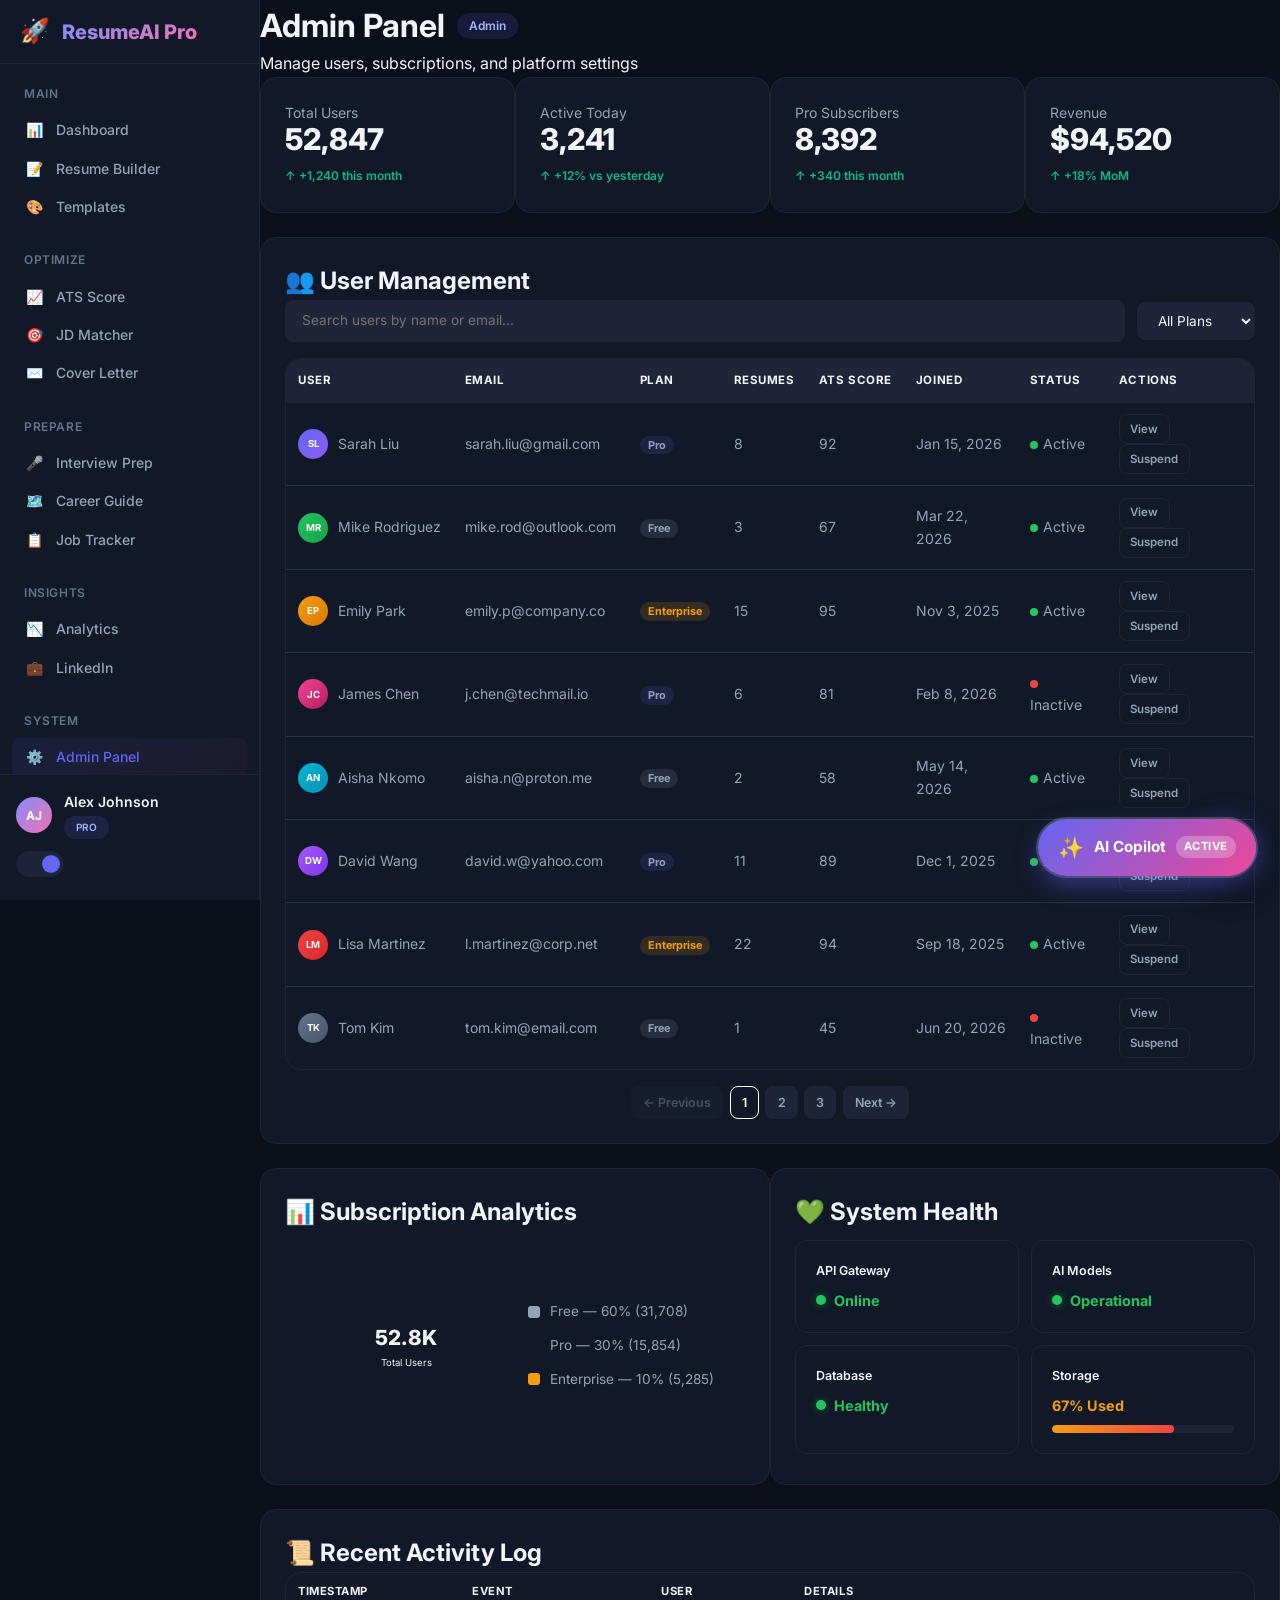
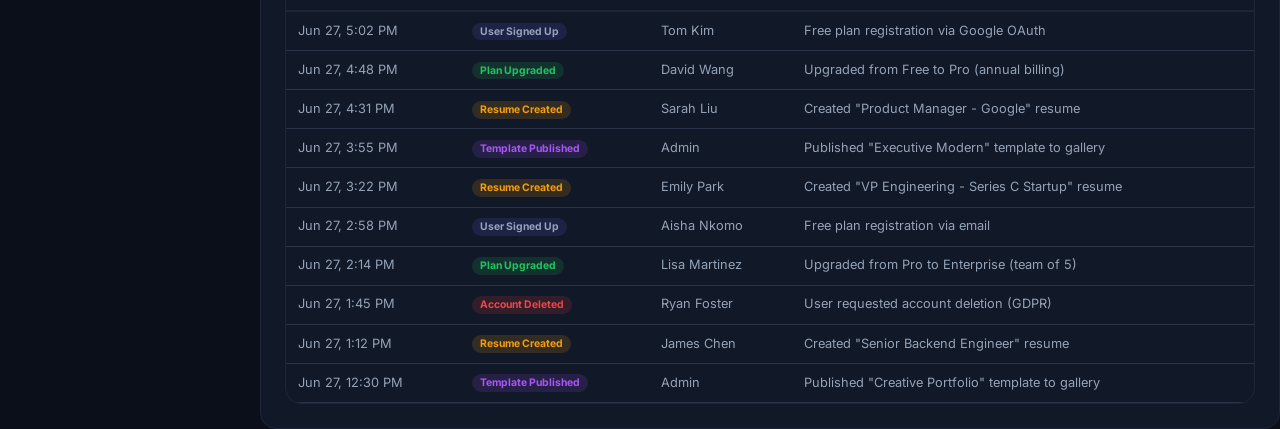
==== commit 9091af7b: "Fix ATS score checker upload zone & buttons, add interactive AI Copilot widget" ====
--- a/admin.html
+++ b/admin.html
@@ -6,6 +6,7 @@
   <title>Admin Panel — ResumeAI Pro</title>
   <meta name="description" content="Manage users, monitor system health, and view platform analytics from the ResumeAI Pro admin panel.">
   <link rel="stylesheet" href="css/main.css">
+  <link rel="stylesheet" href="css/ai-copilot.css">
   <style>
     /* ── Admin Badge ── */
     .admin-badge { display: inline-flex; align-items: center; gap: 0.3rem; margin-left: 0.75rem; vertical-align: middle; }
@@ -411,5 +412,6 @@
   btns[btns.length - 1].disabled = (num === 3);
 }
 </script>
+<script src="js/ai-copilot.js"></script>
 </body>
 </html>
--- a/css/ai-copilot.css
+++ b/css/ai-copilot.css
@@ -0,0 +1,325 @@
+/* ============================================
+   ResumeAI Pro – Interactive AI Copilot Widget
+   ============================================ */
+
+/* Floating Launcher Button */
+.ai-copilot-launcher {
+  position: fixed;
+  bottom: 24px;
+  right: 24px;
+  z-index: 9999;
+  display: flex;
+  align-items: center;
+  gap: 10px;
+  padding: 12px 20px;
+  background: linear-gradient(135deg, #6366f1, #ec4899);
+  color: #ffffff;
+  border: none;
+  border-radius: 50px;
+  font-weight: 700;
+  font-size: 0.95rem;
+  cursor: pointer;
+  box-shadow: 0 10px 25px rgba(99, 102, 241, 0.4), 0 0 0 2px rgba(255, 255, 255, 0.2);
+  transition: all 0.3s cubic-bezier(0.34, 1.56, 0.64, 1);
+  font-family: inherit;
+}
+
+.ai-copilot-launcher:hover {
+  transform: translateY(-4px) scale(1.03);
+  box-shadow: 0 15px 35px rgba(99, 102, 241, 0.5), 0 0 0 4px rgba(236, 72, 153, 0.3);
+}
+
+.ai-copilot-launcher .launcher-icon {
+  font-size: 1.3rem;
+  animation: pulseGlow 2s infinite ease-in-out;
+}
+
+@keyframes pulseGlow {
+  0%, 100% { transform: scale(1); filter: drop-shadow(0 0 2px #fff); }
+  50% { transform: scale(1.15); filter: drop-shadow(0 0 8px #a5b4fc); }
+}
+
+.ai-copilot-launcher .launcher-badge {
+  background: rgba(255, 255, 255, 0.25);
+  padding: 2px 8px;
+  border-radius: 12px;
+  font-size: 0.7rem;
+  text-transform: uppercase;
+  letter-spacing: 0.05em;
+}
+
+/* Chat Drawer Window */
+.ai-copilot-window {
+  position: fixed;
+  bottom: 90px;
+  right: 24px;
+  z-index: 9999;
+  width: 420px;
+  max-width: calc(100vw - 32px);
+  height: 600px;
+  max-height: calc(100vh - 120px);
+  background: var(--surface-card, #1a1b26);
+  border: 1px solid var(--border-primary, rgba(255, 255, 255, 0.12));
+  border-radius: 20px;
+  box-shadow: 0 20px 50px rgba(0, 0, 0, 0.4), 0 0 30px rgba(99, 102, 241, 0.2);
+  display: flex;
+  flex-direction: column;
+  overflow: hidden;
+  opacity: 0;
+  transform: translateY(20px) scale(0.95);
+  pointer-events: none;
+  transition: all 0.3s cubic-bezier(0.16, 1, 0.3, 1);
+  backdrop-filter: blur(20px);
+}
+
+.ai-copilot-window.open {
+  opacity: 1;
+  transform: translateY(0) scale(1);
+  pointer-events: all;
+}
+
+/* Header */
+.ai-copilot-header {
+  padding: 16px 20px;
+  background: linear-gradient(135deg, rgba(99, 102, 241, 0.15), rgba(236, 72, 153, 0.15));
+  border-bottom: 1px solid var(--border-primary, rgba(255, 255, 255, 0.1));
+  display: flex;
+  align-items: center;
+  justify-content: space-between;
+}
+
+.ai-copilot-title {
+  display: flex;
+  align-items: center;
+  gap: 10px;
+}
+
+.ai-copilot-title h3 {
+  font-size: 1rem;
+  font-weight: 800;
+  margin: 0;
+  background: linear-gradient(90deg, #818cf8, #f472b6);
+  -webkit-background-clip: text;
+  -webkit-text-fill-color: transparent;
+}
+
+.ai-copilot-title span.status-indicator {
+  width: 8px;
+  height: 8px;
+  background: #10b981;
+  border-radius: 50%;
+  box-shadow: 0 0 8px #10b981;
+}
+
+.ai-copilot-actions {
+  display: flex;
+  align-items: center;
+  gap: 8px;
+}
+
+.ai-btn-icon {
+  background: none;
+  border: none;
+  color: var(--text-tertiary, #9ca3af);
+  font-size: 1.1rem;
+  cursor: pointer;
+  padding: 4px 8px;
+  border-radius: 8px;
+  transition: all 0.2s;
+}
+
+.ai-btn-icon:hover {
+  color: var(--text-primary, #ffffff);
+  background: rgba(255, 255, 255, 0.1);
+}
+
+/* Quick Chips Scroll */
+.ai-quick-chips {
+  display: flex;
+  gap: 8px;
+  padding: 12px 16px;
+  overflow-x: auto;
+  border-bottom: 1px solid var(--border-primary, rgba(255, 255, 255, 0.05));
+  background: rgba(0, 0, 0, 0.1);
+  scrollbar-width: none;
+}
+.ai-quick-chips::-webkit-scrollbar { display: none; }
+
+.chip-btn {
+  white-space: nowrap;
+  padding: 6px 12px;
+  border-radius: 20px;
+  background: rgba(99, 102, 241, 0.1);
+  border: 1px solid rgba(99, 102, 241, 0.2);
+  color: var(--text-secondary, #d1d5db);
+  font-size: 0.75rem;
+  font-weight: 600;
+  cursor: pointer;
+  transition: all 0.2s;
+}
+
+.chip-btn:hover {
+  background: rgba(99, 102, 241, 0.25);
+  color: #ffffff;
+  border-color: #818cf8;
+}
+
+/* Body / Chat Thread */
+.ai-copilot-body {
+  flex: 1;
+  padding: 16px;
+  overflow-y: auto;
+  display: flex;
+  flex-direction: column;
+  gap: 14px;
+}
+
+.chat-msg {
+  display: flex;
+  gap: 10px;
+  max-width: 90%;
+  animation: fadeInMsg 0.3s ease-out;
+}
+
+@keyframes fadeInMsg {
+  from { opacity: 0; transform: translateY(6px); }
+  to { opacity: 1; transform: translateY(0); }
+}
+
+.chat-msg.user {
+  align-self: flex-end;
+  flex-direction: row-reverse;
+}
+
+.chat-avatar {
+  width: 32px;
+  height: 32px;
+  border-radius: 50%;
+  display: flex;
+  align-items: center;
+  justify-content: center;
+  font-size: 0.9rem;
+  flex-shrink: 0;
+}
+
+.chat-msg.ai .chat-avatar {
+  background: linear-gradient(135deg, #6366f1, #ec4899);
+  color: #ffffff;
+}
+
+.chat-msg.user .chat-avatar {
+  background: #374151;
+  color: #ffffff;
+}
+
+.chat-bubble {
+  padding: 12px 16px;
+  border-radius: 16px;
+  font-size: 0.85rem;
+  line-height: 1.55;
+  color: var(--text-primary, #f3f4f6);
+}
+
+.chat-msg.ai .chat-bubble {
+  background: rgba(255, 255, 255, 0.06);
+  border: 1px solid rgba(255, 255, 255, 0.08);
+  border-top-left-radius: 4px;
+}
+
+.chat-msg.user .chat-bubble {
+  background: linear-gradient(135deg, #4f46e5, #6366f1);
+  color: #ffffff;
+  border-top-right-radius: 4px;
+}
+
+.chat-bubble p { margin-bottom: 8px; }
+.chat-bubble p:last-child { margin-bottom: 0; }
+.chat-bubble ul, .chat-bubble ol { padding-left: 18px; margin-bottom: 8px; }
+.chat-bubble code {
+  background: rgba(0, 0, 0, 0.3);
+  padding: 2px 6px;
+  border-radius: 4px;
+  font-family: monospace;
+  font-size: 0.8em;
+}
+
+/* Typing indicator */
+.typing-dots {
+  display: flex;
+  gap: 4px;
+  align-items: center;
+  padding: 4px 0;
+}
+.typing-dots span {
+  width: 6px;
+  height: 6px;
+  background: #a5b4fc;
+  border-radius: 50%;
+  animation: typing 1.4s infinite ease-in-out;
+}
+.typing-dots span:nth-child(2) { animation-delay: 0.2s; }
+.typing-dots span:nth-child(3) { animation-delay: 0.4s; }
+
+@keyframes typing {
+  0%, 100% { transform: translateY(0); opacity: 0.4; }
+  50% { transform: translateY(-4px); opacity: 1; }
+}
+
+/* Footer / Input */
+.ai-copilot-footer {
+  padding: 12px 16px;
+  border-top: 1px solid var(--border-primary, rgba(255, 255, 255, 0.1));
+  background: rgba(0, 0, 0, 0.15);
+  display: flex;
+  align-items: center;
+  gap: 8px;
+}
+
+.ai-input-box {
+  flex: 1;
+  background: rgba(255, 255, 255, 0.06);
+  border: 1px solid rgba(255, 255, 255, 0.1);
+  border-radius: 12px;
+  padding: 10px 14px;
+  color: #ffffff;
+  font-size: 0.85rem;
+  outline: none;
+  transition: all 0.2s;
+}
+
+.ai-input-box:focus {
+  border-color: #818cf8;
+  background: rgba(255, 255, 255, 0.1);
+}
+
+.ai-send-btn {
+  width: 38px;
+  height: 38px;
+  border-radius: 10px;
+  background: linear-gradient(135deg, #6366f1, #ec4899);
+  border: none;
+  color: white;
+  display: flex;
+  align-items: center;
+  justify-content: center;
+  cursor: pointer;
+  transition: all 0.2s;
+}
+
+.ai-send-btn:hover {
+  transform: scale(1.05);
+}
+
+/* Settings Modal */
+.ai-settings-modal {
+  display: none;
+  position: absolute;
+  inset: 0;
+  background: rgba(15, 17, 26, 0.95);
+  z-index: 10;
+  padding: 24px;
+  flex-direction: column;
+  gap: 16px;
+  animation: fadeInMsg 0.2s;
+}
+.ai-settings-modal.open { display: flex; }
